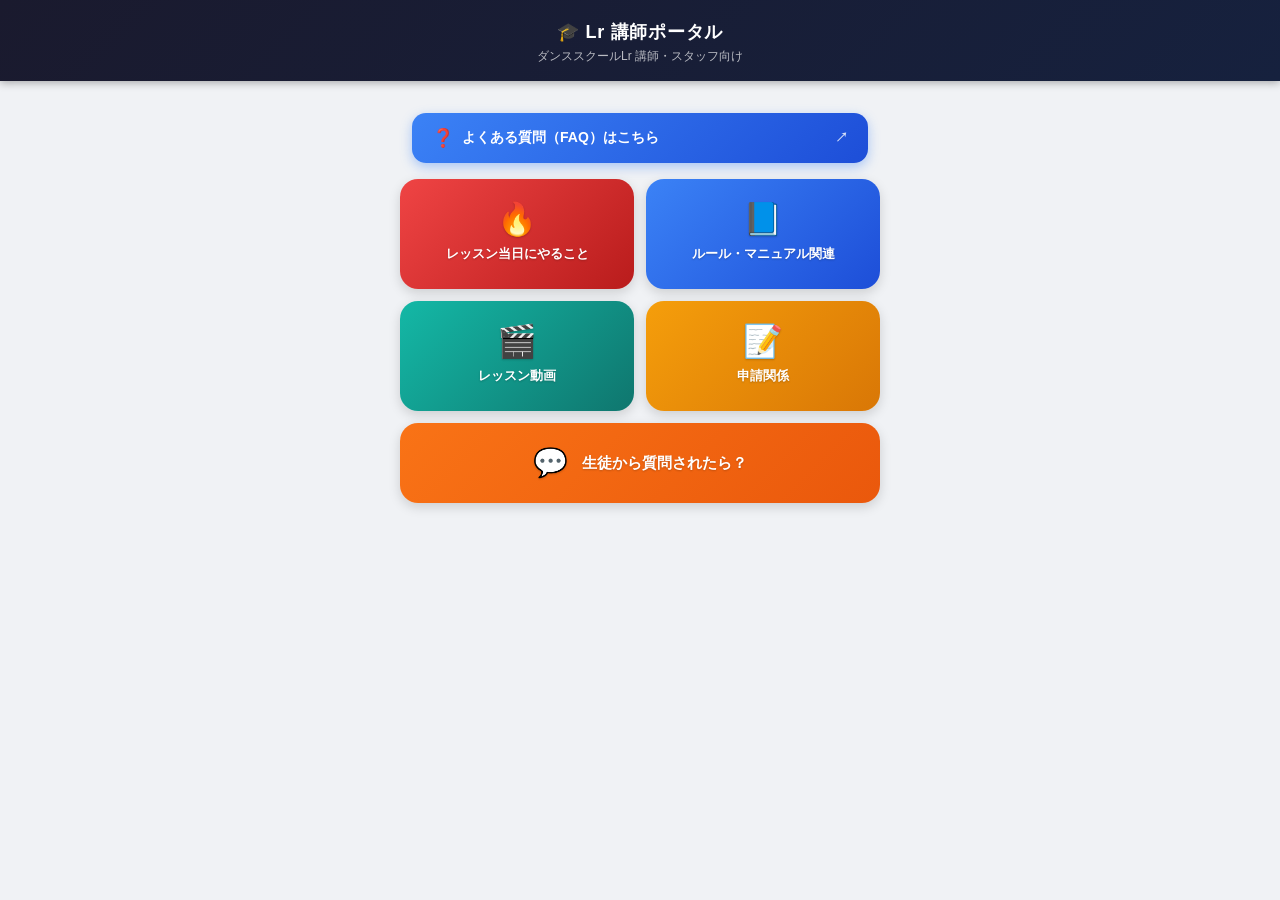
==== index.html @ 7c2480c2 "Add files via upload" ====
<!DOCTYPE html>
<html lang="ja">
<head>
  <meta charset="UTF-8">
  <meta name="viewport" content="width=device-width, initial-scale=1.0">
  <title>Lr 講師ポータル</title>
  <style>
    * { box-sizing: border-box; margin: 0; padding: 0; }

    body {
      font-family: -apple-system, BlinkMacSystemFont, "Hiragino Sans", "Noto Sans JP", sans-serif;
      background: #f0f2f5;
      min-height: 100vh;
      -webkit-tap-highlight-color: transparent;
    }

    header {
      background: linear-gradient(135deg, #1a1a2e 0%, #16213e 100%);
      color: #fff;
      text-align: center;
      padding: 20px 16px 16px;
      position: sticky;
      top: 0;
      z-index: 100;
      box-shadow: 0 2px 8px rgba(0,0,0,0.3);
    }

    header h1 { font-size: 18px; font-weight: 700; letter-spacing: 0.04em; }
    header p  { font-size: 12px; opacity: 0.7; margin-top: 4px; }

    /* FAQ banner */
    .faq-banner {
      max-width: 480px;
      margin: 16px auto 0;
      padding: 0 12px;
    }

    .faq-banner a {
      display: flex;
      align-items: center;
      justify-content: center;
      gap: 8px;
      background: linear-gradient(135deg, #3b82f6, #1d4ed8);
      color: #fff;
      text-decoration: none;
      font-size: 14px;
      font-weight: 700;
      padding: 14px 20px;
      border-radius: 14px;
      box-shadow: 0 4px 12px rgba(59,130,246,0.4);
      transition: opacity 0.15s, transform 0.12s;
    }

    .faq-banner a:active { opacity: 0.85; transform: scale(0.97); }
    .faq-banner .faq-icon { font-size: 18px; }

    /* Back bar */
    .back-bar {
      display: none;
      align-items: center;
      gap: 8px;
      padding: 12px 16px;
      background: #fff;
      border-bottom: 1px solid #e5e7eb;
      cursor: pointer;
      font-size: 14px;
      color: #374151;
      font-weight: 500;
      transition: background 0.15s;
    }
    .back-bar:active { background: #f3f4f6; }
    .back-bar.visible { display: flex; }
    .back-arrow { font-size: 18px; line-height: 1; }

    /* ===== CATEGORY GRID ===== */
    #view-categories { padding: 16px 12px 24px; }

    .grid {
      display: grid;
      grid-template-columns: repeat(2, 1fr);
      gap: 12px;
      max-width: 480px;
      margin: 0 auto;
    }

    .cat-btn {
      border: none;
      border-radius: 18px;
      padding: 24px 12px 20px;
      cursor: pointer;
      display: flex;
      flex-direction: column;
      align-items: center;
      gap: 10px;
      font-size: 13px;
      font-weight: 700;
      color: #fff;
      box-shadow: 0 4px 12px rgba(0,0,0,0.15);
      transition: transform 0.12s, box-shadow 0.12s;
      min-height: 110px;
      text-shadow: 0 1px 2px rgba(0,0,0,0.2);
    }
    .cat-btn:active { transform: scale(0.96); box-shadow: 0 2px 6px rgba(0,0,0,0.15); }
    .cat-icon { font-size: 32px; line-height: 1; }

    .cat-btn.blue   { background: linear-gradient(135deg, #3b82f6, #1d4ed8); }
    .cat-btn.purple { background: linear-gradient(135deg, #a855f7, #7c3aed); }
    .cat-btn.teal   { background: linear-gradient(135deg, #14b8a6, #0f766e); }
    .cat-btn.amber  { background: linear-gradient(135deg, #f59e0b, #d97706); }
    .cat-btn.red    { background: linear-gradient(135deg, #ef4444, #b91c1c); }
    .cat-btn.gray   { background: linear-gradient(135deg, #6b7280, #374151); }
    .cat-btn.coral  { background: linear-gradient(135deg, #f97316, #ea580c); }

    .cat-btn.wide {
      grid-column: span 2;
      flex-direction: row;
      justify-content: center;
      min-height: 80px;
      padding: 16px 24px;
      gap: 14px;
      font-size: 15px;
    }
    .cat-btn.wide .cat-icon { font-size: 28px; }

    /* ===== ITEM LIST ===== */
    #view-items { display: none; padding: 12px; max-width: 480px; margin: 0 auto; }
    .item-list   { display: flex; flex-direction: column; gap: 8px; }

    .item-btn {
      background: #fff;
      border: none;
      border-radius: 14px;
      padding: 14px 16px;
      text-align: left;
      cursor: pointer;
      display: flex;
      align-items: center;
      gap: 12px;
      box-shadow: 0 1px 4px rgba(0,0,0,0.08);
      transition: background 0.15s, transform 0.1s;
      text-decoration: none;
      color: inherit;
    }
    .item-btn:active { background: #f9fafb; transform: scale(0.98); }

    .item-badge {
      width: 36px;
      height: 36px;
      border-radius: 10px;
      display: flex;
      align-items: center;
      justify-content: center;
      font-size: 16px;
      flex-shrink: 0;
      color: #fff;
    }

    .item-text { flex: 1; }
    .item-title {
      font-size: 14px;
      font-weight: 700;
      color: #1f2937;
      line-height: 1.4;
    }
    .item-desc {
      font-size: 12px;
      color: #6b7280;
      margin-top: 2px;
    }

    .item-type-tag {
      font-size: 10px;
      font-weight: 700;
      padding: 3px 7px;
      border-radius: 6px;
      white-space: nowrap;
      flex-shrink: 0;
    }

    .item-arrow { color: #9ca3af; font-size: 16px; flex-shrink: 0; }

    /* type tag colors */
    .tag-link     { background: #dbeafe; color: #1d4ed8; }
    .tag-form     { background: #fef3c7; color: #92400e; }
    .tag-doc      { background: #d1fae5; color: #065f46; }
    .tag-drive    { background: #ede9fe; color: #5b21b6; }
    .tag-video    { background: #fee2e2; color: #991b1b; }
    .tag-internal { background: #f3f4f6; color: #374151; }

    /* ===== EMBED VIEW ===== */
    #view-embed { display: none; }

    .embed-header {
      background: #fff;
      border-bottom: 1px solid #e5e7eb;
      padding: 14px 16px;
      max-width: 480px;
      margin: 0 auto;
    }

    .embed-title {
      font-size: 14px;
      font-weight: 700;
      color: #1f2937;
      margin-bottom: 4px;
    }

    .embed-open-link {
      font-size: 12px;
      color: #3b82f6;
      text-decoration: none;
    }
    .embed-open-link:hover { text-decoration: underline; }

    .embed-frame-wrap {
      width: 100%;
      height: calc(100vh - 160px);
      overflow: hidden;
    }

    .embed-frame-wrap iframe {
      width: 100%;
      height: 100%;
      border: none;
      display: block;
    }

    .loading { text-align: center; padding: 60px 20px; color: #9ca3af; font-size: 14px; }
  </style>
</head>
<body>

<header>
  <h1>🎓 Lr 講師ポータル</h1>
  <p>ダンススクールLr 講師・スタッフ向け</p>
</header>

<div class="back-bar" id="back-bar">
  <span class="back-arrow">←</span>
  <span id="back-label">戻る</span>
</div>

<!-- TOP VIEW -->
<div id="view-categories">
  <div class="faq-banner">
    <a href="https://syoshinsya-dance-school-web.github.io/lr-faq/" target="_blank" rel="noopener">
      <span class="faq-icon">❓</span>
      よくある質問（FAQ）はこちら
      <span style="margin-left:auto;opacity:0.8;font-size:13px;">↗</span>
    </a>
  </div>
  <div style="height:16px"></div>
  <div class="grid" id="cat-grid">
    <div class="loading" style="grid-column:span 2">読み込み中…</div>
  </div>
</div>

<!-- ITEM LIST VIEW -->
<div id="view-items">
  <div class="item-list" id="item-list"></div>
</div>

<!-- EMBED VIEW -->
<div id="view-embed">
  <div class="embed-header">
    <div class="embed-title" id="embed-title"></div>
    <a class="embed-open-link" id="embed-open-link" href="#" target="_blank" rel="noopener">別タブで開く ↗</a>
  </div>
  <div class="embed-frame-wrap">
    <iframe id="embed-iframe" src="" allowfullscreen></iframe>
  </div>
</div>

<script>
  const DATA_URL = './portal-data.json';
  let data = null;
  let currentCat = null;

  const COLOR_HEX = {
    blue: '#3b82f6', purple: '#a855f7', teal: '#14b8a6',
    amber: '#f59e0b', red: '#ef4444', gray: '#6b7280', coral: '#f97316',
  };

  const TYPE_LABEL = {
    link: 'リンク', form: 'フォーム', doc: 'ドキュメント',
    drive: 'ドライブ', video: '動画', internal: 'FAQ',
  };

  async function loadData() {
    try {
      const res = await fetch(DATA_URL);
      data = await res.json();
      renderCategories();
    } catch (e) {
      document.getElementById('cat-grid').innerHTML =
        '<p style="color:#ef4444;padding:20px;grid-column:span 2">データの読み込みに失敗しました。</p>';
    }
  }

  function renderCategories() {
    const grid = document.getElementById('cat-grid');
    const cats = data.categories;
    grid.innerHTML = '';

    cats.forEach((cat, i) => {
      const isLast = i === cats.length - 1;
      const wide   = isLast && cats.length % 2 === 1;
      const btn = document.createElement('button');
      btn.className = `cat-btn ${cat.color}${wide ? ' wide' : ''}`;
      btn.innerHTML = `<span class="cat-icon">${cat.icon}</span><span>${cat.label}</span>`;
      btn.addEventListener('click', () => showItems(cat));
      grid.appendChild(btn);
    });
  }

  function showItems(cat) {
    currentCat = cat;
    const list = document.getElementById('item-list');
    list.innerHTML = '';

    cat.items.forEach(item => {
      const el = document.createElement('div');
      el.className = 'item-btn';
      el.innerHTML = `
        <div class="item-badge" style="background:${COLOR_HEX[cat.color]}">${typeIcon(item.type)}</div>
        <div class="item-text">
          <div class="item-title">${item.title}</div>
          ${item.desc ? `<div class="item-desc">${item.desc}</div>` : ''}
        </div>
        <span class="item-type-tag tag-${item.type}">${TYPE_LABEL[item.type] || item.type}</span>
        <span class="item-arrow">›</span>
      `;
      el.addEventListener('click', () => handleItem(item));
      list.appendChild(el);
    });

    setView('items');
    updateBackBar('トップに戻る', () => setView('categories'));
  }

  function handleItem(item) {
    const embedTypes = ['form', 'doc', 'video'];

    if (embedTypes.includes(item.type)) {
      showEmbed(item);
    } else {
      window.open(item.url, '_blank', 'noopener');
    }
  }

  function showEmbed(item) {
    let src = item.url;

    if (item.type === 'video') {
      // Convert Google Drive /view → /preview
      src = src.replace(/\/view(\?.*)?$/, '/preview');
    }

    document.getElementById('embed-title').textContent = item.title;
    document.getElementById('embed-open-link').href = item.url;
    document.getElementById('embed-iframe').src = src;

    setView('embed');
    updateBackBar(currentCat.label, () => showItems(currentCat));
  }

  function typeIcon(type) {
    const icons = {
      link: '🔗', form: '📋', doc: '📄',
      drive: '📁', video: '▶️', internal: '❓',
    };
    return icons[type] || '📌';
  }

  function setView(name) {
    document.getElementById('view-categories').style.display = name === 'categories' ? 'block' : 'none';
    document.getElementById('view-items').style.display      = name === 'items'      ? 'block' : 'none';
    document.getElementById('view-embed').style.display      = name === 'embed'      ? 'block' : 'none';

    // Clear iframe when leaving embed to stop video/form
    if (name !== 'embed') document.getElementById('embed-iframe').src = '';

    const bar = document.getElementById('back-bar');
    bar.classList.toggle('visible', name !== 'categories');
    window.scrollTo({ top: 0, behavior: 'smooth' });
  }

  function updateBackBar(label, fn) {
    document.getElementById('back-label').textContent = label;
    document.getElementById('back-bar').onclick = fn;
  }

  loadData();
</script>
</body>
</html>
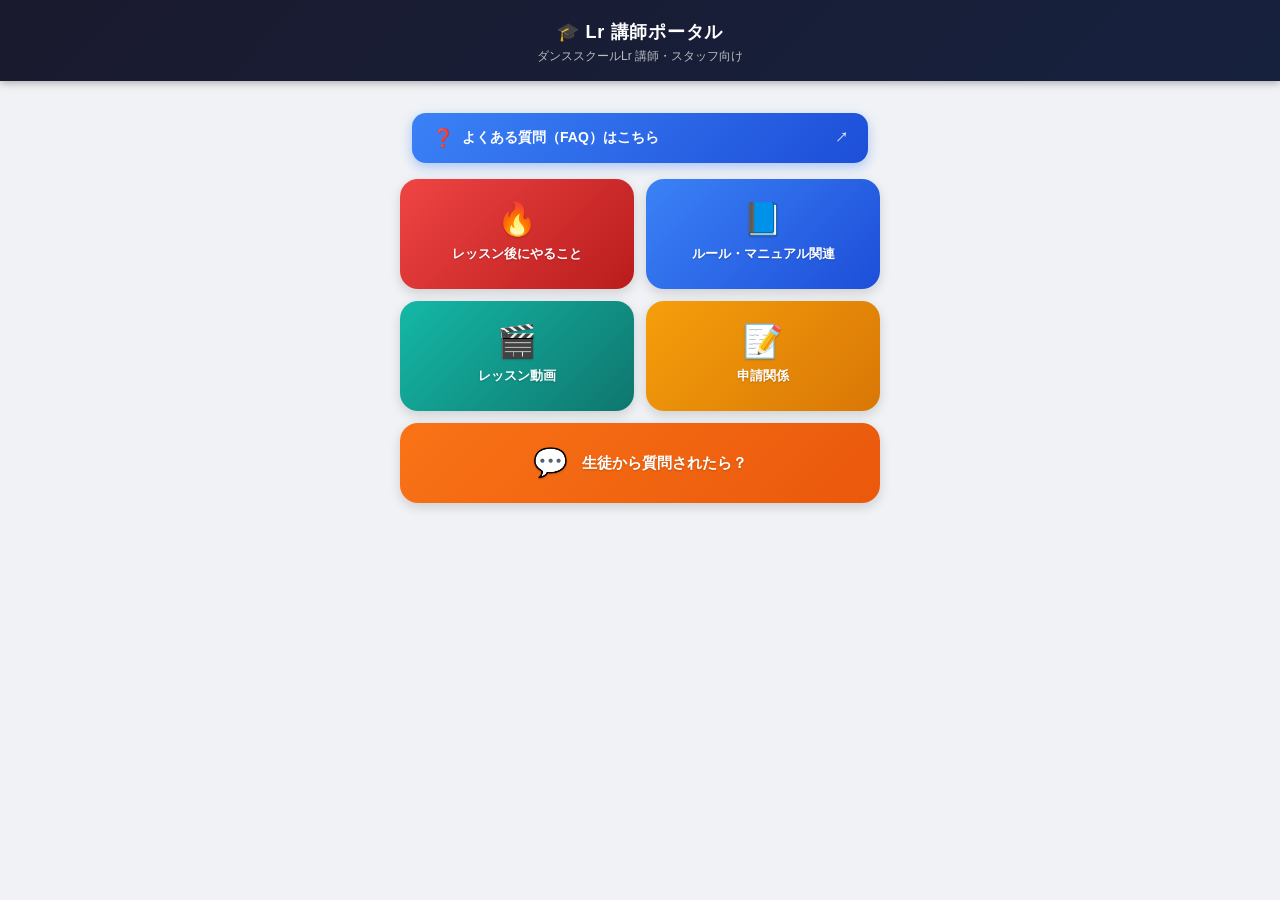
==== commit edfb0da4: "feat: prepare gated Saitama video submission links" ====
--- a/index.html
+++ b/index.html
@@ -271,7 +271,8 @@
   </div>
 </div>
 
-<script>
+<script type="module">
+  import {videoSubmissionItems} from "./video-submission.mjs";
   const DATA_URL = './portal-data.json';
   let data = null;
   let currentCat = null;
@@ -318,7 +319,7 @@
     const list = document.getElementById('item-list');
     list.innerHTML = '';
 
-    cat.items.forEach(item => {
+    videoSubmissionItems(cat.items, data.videoSubmission).forEach(item => {
       const el = document.createElement('div');
       el.className = 'item-btn';
       el.innerHTML = `
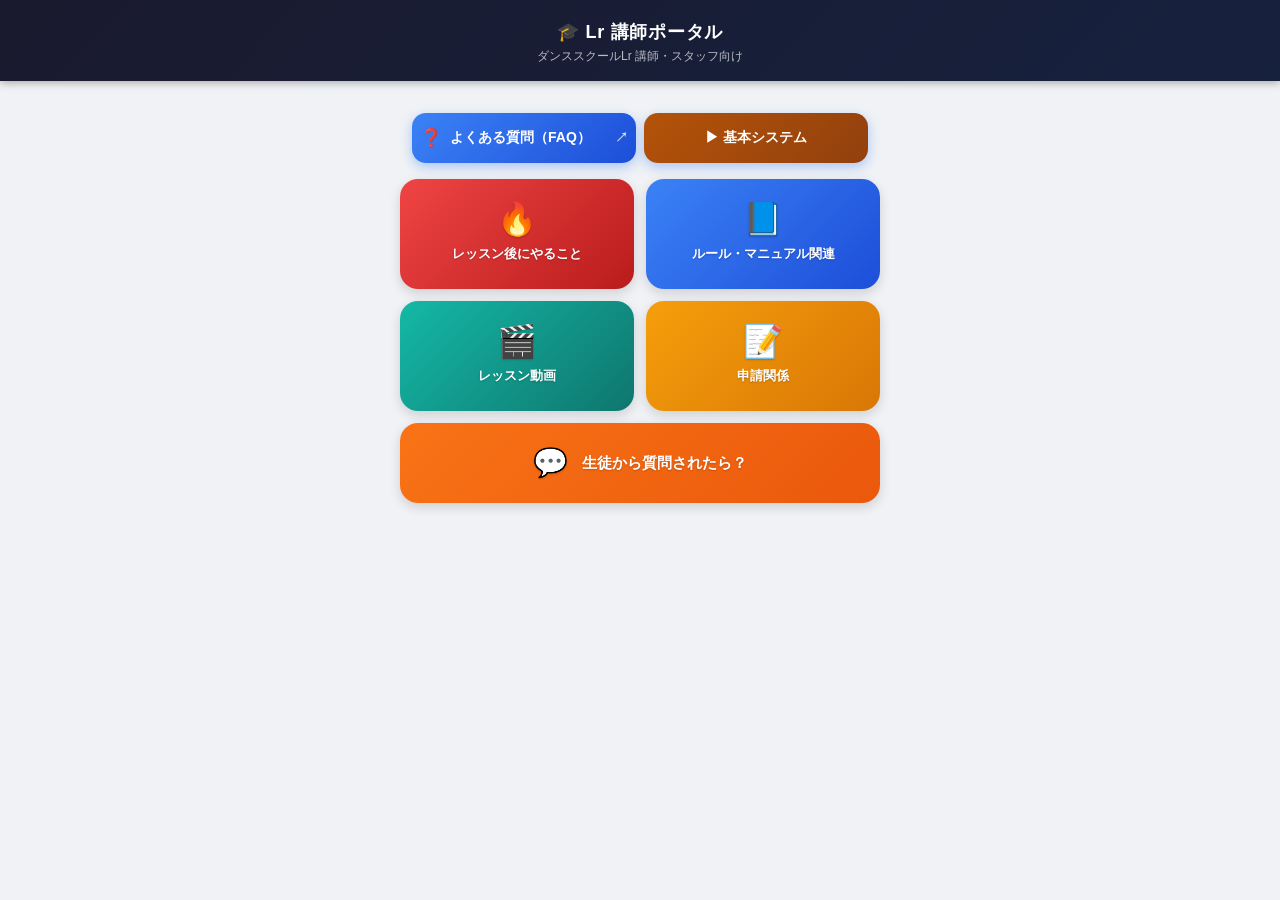
==== commit 303d32c3: "feat: 旧ポータルに共通説明動画と最新導線を反映" ====
--- a/index.html
+++ b/index.html
@@ -30,12 +30,15 @@
 
     /* FAQ banner */
     .faq-banner {
+      display: grid;
+      grid-template-columns: repeat(2, minmax(0, 1fr));
+      gap: 8px;
       max-width: 480px;
       margin: 16px auto 0;
       padding: 0 12px;
     }
 
-    .faq-banner a {
+    .faq-banner a, .faq-banner > button {
       display: flex;
       align-items: center;
       justify-content: center;
@@ -45,7 +48,10 @@
       text-decoration: none;
       font-size: 14px;
       font-weight: 700;
-      padding: 14px 20px;
+      padding: 14px 8px;
+      border: 0;
+      cursor: pointer;
+      font-family: inherit;
       border-radius: 14px;
       box-shadow: 0 4px 12px rgba(59,130,246,0.4);
       transition: opacity 0.15s, transform 0.12s;
@@ -227,6 +233,7 @@
 
     .loading { text-align: center; padding: 60px 20px; color: #9ca3af; font-size: 14px; }
   </style>
+<link rel="stylesheet" href="./assets/system-guide.css">
 </head>
 <body>
 
@@ -245,9 +252,10 @@
   <div class="faq-banner">
     <a href="https://syoshinsya-dance-school-web.github.io/lr-faq/" target="_blank" rel="noopener">
       <span class="faq-icon">❓</span>
-      よくある質問（FAQ）はこちら
+      よくある質問（FAQ）
       <span style="margin-left:auto;opacity:0.8;font-size:13px;">↗</span>
     </a>
+    <button type="button" data-system-guide aria-haspopup="dialog" style="background:linear-gradient(135deg,#b45309,#92400e)">▶ 基本システム</button>
   </div>
   <div style="height:16px"></div>
   <div class="grid" id="cat-grid">
@@ -323,7 +331,7 @@
       const el = document.createElement('div');
       el.className = 'item-btn';
       el.innerHTML = `
-        <div class="item-badge" style="background:${COLOR_HEX[cat.color]}">${typeIcon(item.type)}</div>
+        <div class="item-badge" style="background:${item.badgeColor || COLOR_HEX[cat.color]}">${item.icon || typeIcon(item.type)}</div>
         <div class="item-text">
           <div class="item-title">${item.title}</div>
           ${item.desc ? `<div class="item-desc">${item.desc}</div>` : ''}
@@ -393,5 +401,6 @@
 
   loadData();
 </script>
+<dialog class="system-guide-dialog" id="system-guide-dialog" aria-labelledby="system-guide-title"><h2 id="system-guide-title">基本システム</h2><video controls playsinline preload="metadata" poster="./assets/lr-system-guide.png" aria-label="Lr基本システム説明動画"><source src="./videos/lr-system-guide.mp4" type="video/mp4"></video><form method="dialog"><button>閉じる</button></form></dialog><script type="module" src="./assets/system-guide.mjs"></script>
 </body>
 </html>
--- a/assets/system-guide.css
+++ b/assets/system-guide.css
@@ -0,0 +1 @@
+.system-guide-dialog{margin:auto;box-sizing:border-box;width:calc(100% - 24px);max-width:760px;border:1px solid #bdd0c5;border-radius:16px;padding:16px;color:#18312c;background:#fff}.system-guide-dialog::backdrop{background:#12291fcc}.system-guide-dialog h2{margin:0 0 12px;font-size:20px}.system-guide-dialog video{display:block;width:100%;aspect-ratio:16/9;background:#14251e;border-radius:10px}.system-guide-dialog button{display:block;width:100%;padding:12px;margin-top:12px;border:1px solid #bdd0c5;border-radius:10px;background:#fff;color:#18312c;font:inherit;font-weight:700;cursor:pointer}.system-guide-banner{display:flex;align-items:center;justify-content:center;gap:10px;width:100%;padding:16px;margin:0 0 16px;border:0;border-radius:14px;background:#b45309;color:white;font:inherit;font-weight:700;cursor:pointer}.system-guide-banner:focus-visible{outline:3px solid #1d4ed8;outline-offset:3px}
